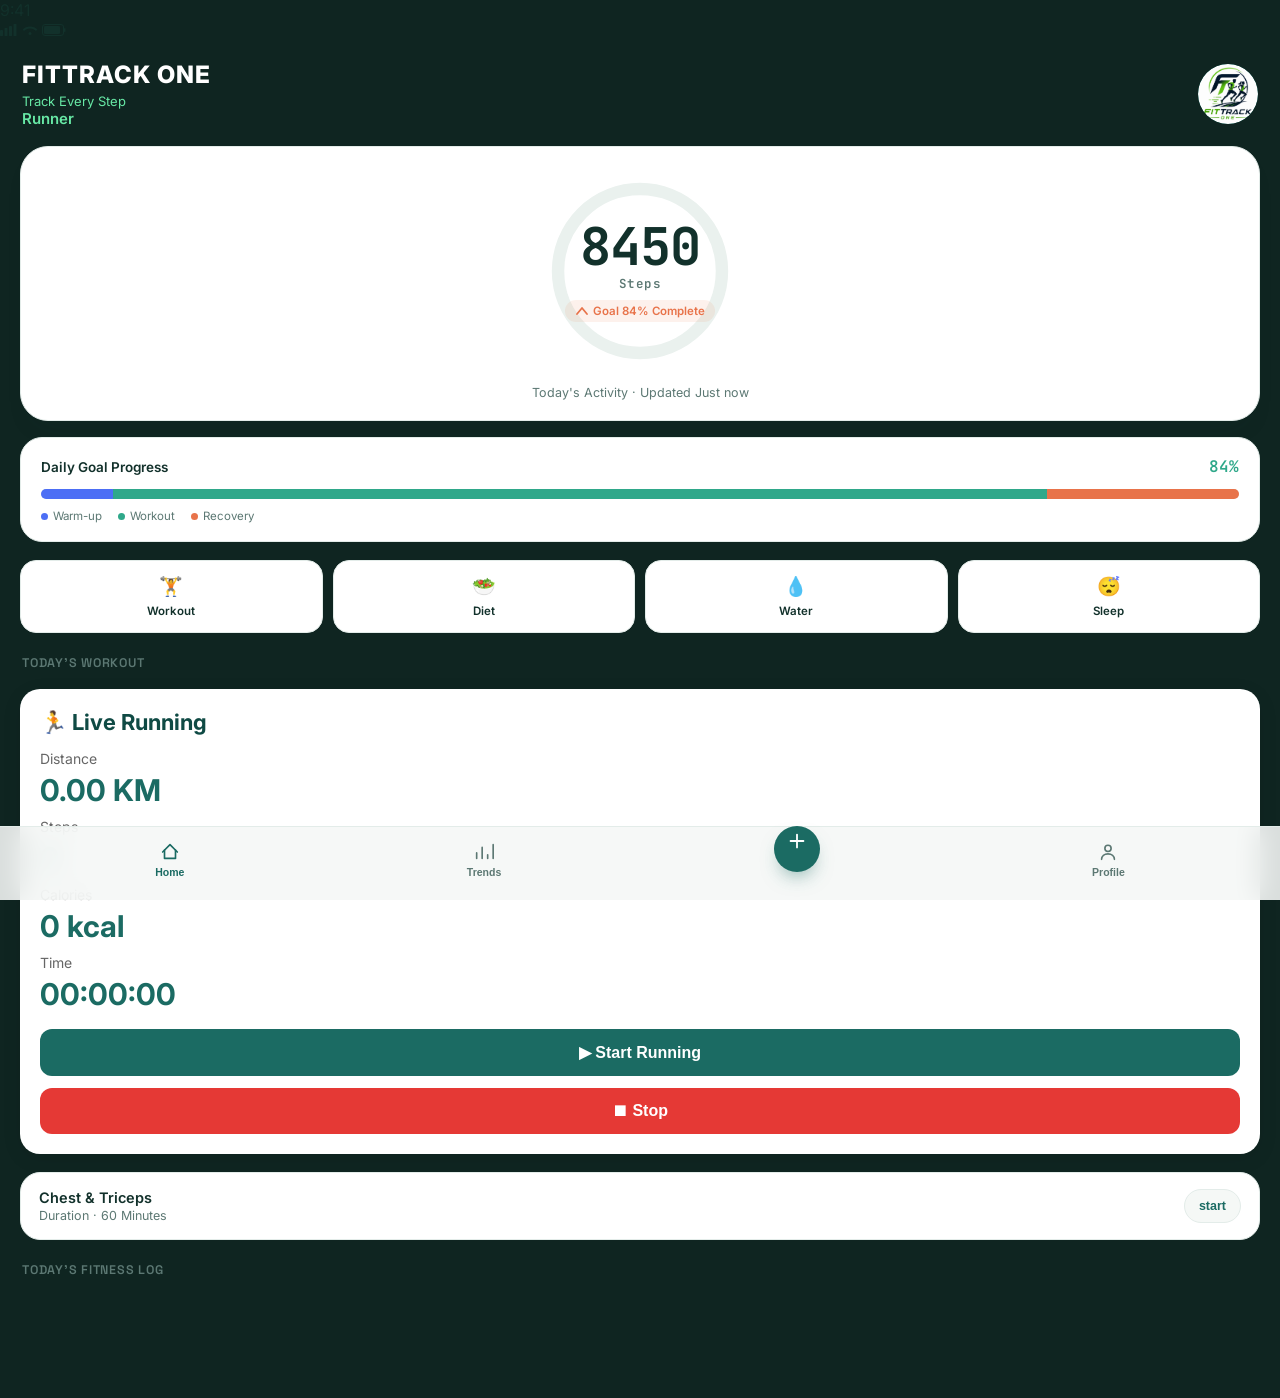
==== index.html @ 6e7f2040 "Update 7 Day Streak achievement display" ====
<!DOCTYPE html>
<html lang="en">
<head>
      <script src="https://api.nativine.com/nativine.js" defer></script>
<meta charset="UTF-8">
<meta name="viewport" content="width=device-width, initial-scale=1.0">
<title>FitTrack one - Fitness Dashboard</title>
<link rel="stylesheet" href="style.css">
</head>
<body>
      <span class="time">9:41</span>
      <div class="status-icons">
        <svg width="18" height="12" viewBox="0 0 18 12" fill="none"><rect x="0" y="6" width="3" height="6" rx="0.5" fill="currentColor"/><rect x="4.5" y="4" width="3" height="8" rx="0.5" fill="currentColor"/><rect x="9" y="2" width="3" height="10" rx="0.5" fill="currentColor"/><rect x="13.5" y="0" width="3" height="12" rx="0.5" fill="currentColor"/></svg>
        <svg width="16" height="12" viewBox="0 0 16 12" fill="none"><path d="M8 2.5C10.9 2.5 13.5 3.7 15.4 5.6L14 7C12.4 5.4 10.3 4.5 8 4.5C5.7 4.5 3.6 5.4 2 7L0.6 5.6C2.5 3.7 5.1 2.5 8 2.5Z" fill="currentColor"/><circle cx="8" cy="9.5" r="1.5" fill="currentColor"/></svg>
        <svg width="24" height="12" viewBox="0 0 24 12" fill="none"><rect x="0.5" y="0.5" width="21" height="11" rx="2.5" stroke="currentColor"/><rect x="2" y="2" width="16" height="8" rx="1.2" fill="currentColor"/><rect x="22" y="4" width="1.5" height="4" rx="0.7" fill="currentColor"/></svg>
      </div>
    </div>

    <!-- ============ DASHBOARD ============ -->
    <section class="screen" id="screen-dashboard" data-screen="dashboard">
      <header class="greeting">
        <div>
          <h3 class="app-title">FITTRACK ONE</h3>
<p class="app-subtitle">Track Every Step</p>
              <p id="homeUserName" style="color:#67e8a5;font-size:15px;font-weight:600;">
Runner
              </p>
        </div>
        <div class="profile-avatar">
    <img src="images/logo.png" alt="Logo">
        </div>
      </header>

      <div class="reading-card" id="readingCard">
        <div class="ring-wrap">
          <svg class="ring" viewBox="0 0 220 220" aria-hidden="true">
            <circle class="ring-track" cx="110" cy="110" r="92"></circle>
            <circle class="ring-progress" id="ringProgress" cx="110" cy="110" r="92"></circle>
          </svg>
          <div class="readout">
            <span class="readout-value" id="StepsValue">8450</span>
<span class="readout-unit">Steps</span>
            <span class="readout-trend" id="trendArrow">
              <svg width="14" height="14" viewBox="0 0 14 14" fill="none"><path d="M2 10 L7 4 L12 10" stroke="currentColor" stroke-width="1.8" stroke-linecap="round" stroke-linejoin="round"/></svg>
              Goal 84% Complete
            </span>
          </div>
        </div>
        <p class="reading-meta">Today's Activity · Updated <span id="readingAge">Just now</span></p>
      </div>

      <div class="tir-card">
        <div class="tir-head">
          <span>Daily Goal Progress</span>
          <span class="tir-percent" id="tirPercent">84%</span>
        </div>
        <div class="tir-bar" id="tirBar">
          <div class="tir-seg tir-low" style="width:6%"></div>
          <div class="tir-seg tir-in" style="width:78%"></div>
          <div class="tir-seg tir-high" style="width:16%"></div>
        </div>
        <div class="tir-legend">
          <span><i class="dot dot-low"></i>Warm-up</span>
          <span><i class="dot dot-in"></i>Workout</span>
          <span><i class="dot dot-high"></i>Recovery</span>
        </div>
      </div>

      <div class="quick-actions">
        <button class="qa-btn" data-log-type="meal">
          <span class="qa-icon">🏋️</span> Workout
        </button>
        <button class="qa-btn" data-log-type="insulin">
          <span class="qa-icon">🥗 </span>  Diet
        </button>
        <button class="qa-btn" data-log-type="activity">
          <span class="qa-icon">💧 </span> Water
        </button>
        <button class="qa-btn" data-log-type="reading">
          <span class="qa-icon">😴</span> Sleep
        </button>
      </div>

      <div class="section-label">Today's Workout</div>
          <div class="running-card">

  <h3>🏃 Live Running</h3>

  <p>Distance</p>
  <h2 id="distance">0.00 KM</h2>

  <p>Steps</p>
  <h2 id="liveSteps">0</h2>

  <p>Calories</p>
  <h2 id="liveCalories">0 kcal</h2>

  <p>Time</p>
  <h2 id="liveTime">00:00:00</h2>

  <button id="startRun">▶ Start Running</button>
  <button id="stopRun">⏹ Stop</button>

          </div>
      <div class="med-card">
        <div class="med-info">
          <p class="med-name">Chest & Triceps</p>
          <p class="med-time">Duration · 60 Minutes</p>
        </div>
        <button class="med-check" id="medCheck">start</button>
      </div>

      <div class="section-label">Today's Fitness Log</div>
      <ul class="log-list" id="dashboardLogList"></ul>
    </section>

    <!-- ============ TRENDS ============ -->
    <section class="screen hidden" id="screen-trends" data-screen="trends">
      <header class="screen-header">
        <h2>Trends</h2>
        <p>Last 7 Days Progress</p>
      </header>

  <div class="progress-container">

  <div class="progress-card">
    <div class="progress-ring">
      <svg width="120" height="120">
        <circle class="bg" cx="60" cy="60" r="50"></circle>
        <circle class="progress steps" cx="60" cy="60" r="50"></circle>
      </svg>
      <span id="stepsValue">0</span>
    </div>
    <h3>👣 Steps</h3>
  </div>

  <div class="progress-card">
    <div class="progress-ring">
      <svg width="120" height="120">
        <circle class="bg" cx="60" cy="60" r="50"></circle>
        <circle class="progress calories" cx="60" cy="60" r="50"></circle>
      </svg>
      <span id="caloriesValue">0</span>
    </div>
    <h3>🔥 Calories</h3>
  </div>

  <div class="progress-card">
    <div class="progress-ring">
      <svg width="120" height="120">
        <circle class="bg" cx="60" cy="60" r="50"></circle>
        <circle class="progress distance" cx="60" cy="60" r="50"></circle>
      </svg>
      <span id="distanceValue">0 km</span>
    </div>
    <h3>📍 Distance</h3>
  </div>

  </div>

<h3 class="achievement-title">🏆 Achievements</h3>

<div class="achievement-list">

<div class="achievement">🥉 First Run</div>

<div class="achievement">🥈 5 KM Runner</div>

<div class="achievement">🥇 10K Steps</div>

<div class="achievement">
    🔥 <span id="streakValue">0 Days</span>
</div>

</div>
      </div>

      <div class="stat-row">
        <div class="stat-box">
          <p class="stat-value" id="statAvg">126</p>
          <p class="stat-label">Calories</p>
        </div>
        <div class="stat-box">
          <p class="stat-value" id="statInRange">78%</p>
          <p class="stat-label">Workout Days</p>
        </div>
        <div class="stat-box">
          <p class="stat-value" id="statVariability">Low</p>
          <p class="stat-label">Performance</p>
        </div>
      </div>

      <div class="section-label">Reading log</div>
      <ul class="log-list" id="trendsLogList"></ul>
    </section>

    <!-- ============ LOG ENTRY ============ -->
    <section class="screen hidden" id="screen-log" data-screen="log">
      <header class="screen-header">
        <h2 id="logTitle">Add Workout</h2>
        <p id="logSubtitle">Add a fingerstick or CGM value</p>
      </header>

      <form id="logForm" class="log-form">
        <div class="field-group" id="glucoseField">
          <label for="glucoseInput">Workout Name</label>
          <input type="text" id="glucoseInput" placeholder="Workout Name">
        </div>

        <div class="field-group" id="carbField">
          <label for="carbInput">Calories Burned</label>
          <input type="number" id="carbInput" inputmode="numeric" placeholder="e.g. 45" min="0" max="300">
        </div>

        <div class="field-group" id="doseField">
          <label for="doseInput">Workout Duration</label>
          <input type="number" id="doseInput" inputmode="numeric" placeholder="e.g. 4" min="0" max="100">
        </div>

        <div class="field-group" id="activityField">
          <label for="activityInput">Workout Type</label>
          <select id="activityInput">
            <option value="Walk">Gym</option>
            <option value="Run">Running</option>
            <option value="Cycling">Cycling</option>
            <option value="Yoga">Yoga</option>
            <option value="Strength">CrossFit</option>
          </select>
        </div>

        <div class="field-group">
          <label for="noteInput">Note (optional)</label>
          <input type="text" id="noteInput" placeholder="e.g. Before lunch">
        </div>

        <button type="submit" class="submit-btn">Save Workout</button>
      </form>

      <p class="form-confirm hidden" id="formConfirm">Entry saved to today's log.</p>
    </section>

    <!-- ============ PROFILE ============ -->
    <section class="screen hidden" id="screen-profile" data-screen="profile">
      <header class="screen-header">
        <h2>Profile</h2>
        <p>Your targets and device</p>
      </header>

      <div class="profile-card">

    <img
        id="profilePhoto"
        class="avatar avatar-lg"
        src="images/default-user.png"
        alt="Profile">

    <div>
        <p class="profile-name" id="profileName">Runner</p>
        <p class="profile-sub" id="profileSubtitle">Fitness Enthusiast</p>
    </div>

      </div>

      <div class="section-label">Daily Goal</div>
      <div class="range-card">
        <div>
          <p class="range-value" id="dailyGoalValue">10000 Steps</p>
          <p class="range-label">Steps</p>
        </div>
        <button class="range-edit" id="rangeEdit">Adjust</button>
      </div>

      <div class="section-label">Connected Smartwatch</div>
      <div class="device-card">
        <div class="device-dot"></div>
        <div>
          <p class="device-name">Apple Watch / Fitbit</p>
          <p class="device-status">Connected · 87% battery</p>
        </div>
      </div>



          
          
<button class="range-edit" id="editProfileBtn">
    Edit Profile
</button>

<!-- Profile Modal -->
<div class="profile-modal" id="profileModal">

    <div class="profile-modal-content">

        <span class="close-profile" id="closeProfile">&times;</span>

        <h2>Edit Profile</h2>

        <input type="file" id="profilePhotoInput" accept="image/*">

        <input type="text" id="name" placeholder="Your Name">

        <input type="number" id="age" placeholder="Age">

        <input type="number" id="height" placeholder="Height (cm)">

        <input type="number" id="weight" placeholder="Weight (kg)">

        <input type="number" id="dailyGoal" placeholder="Daily Goal (Steps)">

        <input type="time" id="runningTime">

        <button id="saveProfileBtn">
            Save Profile
        </button>

    </div>

</div>
    </section>

    <nav class="bottom-nav">
      <button class="nav-btn active" data-nav="dashboard">
        <svg width="22" height="22" viewBox="0 0 24 24" fill="none"><path d="M4 12L12 4L20 12" stroke="currentColor" stroke-width="1.8" stroke-linecap="round" stroke-linejoin="round"/><path d="M6 10V19H18V10" stroke="currentColor" stroke-width="1.8" stroke-linecap="round" stroke-linejoin="round"/></svg>
        <span>Home</span>
      </button>
      <button class="nav-btn" data-nav="trends">
        <svg width="22" height="22" viewBox="0 0 24 24" fill="none"><path d="M4 19V13M10 19V7M16 19V15M22 19V4" stroke="currentColor" stroke-width="1.8" stroke-linecap="round"/></svg>
        <span>Trends</span>
      </button>
      <button class="nav-btn nav-fab" data-nav="log">
        <svg width="22" height="22" viewBox="0 0 24 24" fill="none"><path d="M12 5V19M5 12H19" stroke="currentColor" stroke-width="2" stroke-linecap="round"/></svg>
      </button>
      <button class="nav-btn" data-nav="profile">
        <svg width="22" height="22" viewBox="0 0 24 24" fill="none"><circle cx="12" cy="8" r="3.4" stroke="currentColor" stroke-width="1.8"/><path d="M5 20C5 16.4 8.1 14 12 14C15.9 14 19 16.4 19 20" stroke="currentColor" stroke-width="1.8" stroke-linecap="round"/></svg>
        <span>Profile</span>
      </button>
    </nav>
  </div>


<script src="./script.js"></script>
      <script src="navigation.js"></script>
      <script src="running.js"></script>
      <script src="https://cdn.jsdelivr.net/npm/chart.js"></script>
      <script src="trends.js"></script>
      <script src="profile.js"></script>
      <script src="reminder.js"></script>
      <script src="history.js"></script>
</body>
</html>
---- style.css ----
/* ===================================================================
   PulseBuddy — design tokens
   Display/UI face : Space Grotesk   (confident, geometric, medtech)
   Body face        : Inter           (neutral, highly legible)
   Data face        : JetBrains Mono  (glucose readouts = device LCD)
   Palette:
     --ink        #12312B  deep pine — primary text
     --muted      #5C7873  muted sage — secondary text
     --bg         #F5F8F6  soft mint white — app background
     --surface    #FFFFFF  card surface
     --line       #E3ECE9  hairline borders
     --brand      #1B6B63  teal — primary actions / trend
     --brand-dark #0F4A44  pressed / deep teal
     --in-range   #2FA88A  in-range green
     --high       #E8734A  high glucose coral
     --low        #4C6EF5  low glucose blue
   =================================================================== */

@import url('https://fonts.googleapis.com/css2?family=Space+Grotesk:wght@500;600;700&family=Inter:wght@400;500;600&family=JetBrains+Mono:wght@500;600;700&display=swap');

:root{
  --ink:#12312B;
  --muted:#5C7873;
  --bg:#F5F8F6;
  --surface:#FFFFFF;
  --line:#E3ECE9;
  --brand:#1B6B63;
  --brand-dark:#0F4A44;
  --in-range:#2FA88A;
  --high:#E8734A;
  --low:#4C6EF5;
  --shadow: 0 20px 40px -22px rgba(15,37,33,0.35);
}

*{ box-sizing:border-box; margin:0; padding:0; }

html,body{
  min-height:100%;
  background:#0F2521;
  font-family:'Inter', sans-serif;
  color:var(--ink);
}

@media (prefers-reduced-motion: reduce){
  *{ animation-duration:0.001ms !important; transition-duration:0.001ms !important; }
}




/* ---------- Screens ---------- */

.screen{
  flex:1;
  overflow-y:auto;
  padding:6px 20px 110px;
  scrollbar-width:none;
}
.screen::-webkit-scrollbar{ display:none; }
.hidden{ display:none !important; }

.screen-header{ padding:14px 2px 18px; }
.screen-header h2{
  font-family:'Space Grotesk', sans-serif;
  font-size:24px;
  font-weight:700;
}
.screen-header p{
  color:var(--muted);
  font-size:13.5px;
  margin-top:2px;
}

.section-label{
  font-family:'Space Grotesk', sans-serif;
  font-size:12.5px;
  font-weight:600;
  text-transform:uppercase;
  letter-spacing:0.06em;
  color:var(--muted);
  margin:22px 2px 10px;
}

/* ---------- Dashboard: greeting ---------- */

.greeting{
  display:flex;
  align-items:center;
  justify-content:space-between;
  padding:14px 2px 18px;
}
.eyebrow{ font-size:13px; color:var(--muted); font-weight:500; }
.greeting h1{
  font-family:'Space Grotesk', sans-serif;
  font-size:26px;
  font-weight:700;
  margin-top:1px;
}
.avatar{
  width:44px; height:44px;
  border-radius:50%;
  background:var(--brand);
  color:#fff;
  display:flex; align-items:center; justify-content:center;
  font-family:'Space Grotesk', sans-serif;
  font-weight:700;
  font-size:16px;
  cursor:pointer;
  flex-shrink:0;
}
.avatar-lg{ width:56px; height:56px; font-size:20px; }

/* ---------- Reading card / ring gauge ---------- */

.reading-card{
  background:var(--surface);
  border:1px solid var(--line);
  border-radius:28px;
  padding:26px 20px 20px;
  display:flex;
  flex-direction:column;
  align-items:center;
  box-shadow:0 14px 30px -22px rgba(15,49,43,0.35);
}

.ring-wrap{
  position:relative;
  width:196px;
  height:196px;
  display:flex;
  align-items:center;
  justify-content:center;
}
.ring{ width:100%; height:100%; transform:rotate(-90deg); }
.ring-track{
  fill:none;
  stroke:#EAF1EE;
  stroke-width:14;
}
.ring-progress{
  fill:none;
  stroke:var(--in-range);
  stroke-width:14;
  stroke-linecap:round;
  stroke-dasharray:578;
  stroke-dashoffset:578;
  transition:stroke-dashoffset 1.1s cubic-bezier(.3,.8,.3,1), stroke 0.5s ease;
}

.readout{
  position:absolute;
  display:flex;
  flex-direction:column;
  align-items:center;
  gap:2px;
}
.readout-value{
  font-family:'JetBrains Mono', monospace;
  font-weight:700;
  font-size:52px;
  line-height:1;
  letter-spacing:-0.02em;
  color:var(--ink);
  font-variant-numeric:tabular-nums;
}
.readout-unit{
  font-family:'JetBrains Mono', monospace;
  font-size:12.5px;
  color:var(--muted);
  font-weight:600;
  letter-spacing:0.03em;
}
.readout-trend{
  margin-top:6px;
  display:flex;
  align-items:center;
  gap:4px;
  font-size:11.5px;
  font-weight:600;
  color:var(--high);
  background:rgba(232,115,74,0.1);
  padding:4px 10px;
  border-radius:100px;
}
.readout-trend svg{ flex-shrink:0; }

.reading-meta{
  margin-top:16px;
  font-size:12.5px;
  color:var(--muted);
}

/* ---------- Time in range ---------- */

.tir-card{
  background:var(--surface);
  border:1px solid var(--line);
  border-radius:22px;
  padding:18px 20px;
  margin-top:16px;
}
.tir-head{
  display:flex;
  justify-content:space-between;
  align-items:baseline;
  font-size:13.5px;
  font-weight:600;
  margin-bottom:12px;
}
.tir-percent{
  font-family:'JetBrains Mono', monospace;
  font-size:16px;
  color:var(--in-range);
}
.tir-bar{
  display:flex;
  width:100%;
  height:10px;
  border-radius:100px;
  overflow:hidden;
  background:#EAF1EE;
}
.tir-seg{ height:100%; transition:width 0.8s ease; }
.tir-low{ background:var(--low); }
.tir-in{ background:var(--in-range); }
.tir-high{ background:var(--high); }
.tir-legend{
  display:flex;
  gap:16px;
  margin-top:10px;
  font-size:11.5px;
  color:var(--muted);
}
.tir-legend span{ display:flex; align-items:center; gap:5px; }
.dot{ width:7px; height:7px; border-radius:50%; display:inline-block; }
.dot-low{ background:var(--low); }
.dot-in{ background:var(--in-range); }
.dot-high{ background:var(--high); }

/* ---------- Quick actions ---------- */

.quick-actions{
  display:grid;
  grid-template-columns:repeat(4, 1fr);
  gap:10px;
  margin-top:18px;
}
.qa-btn{
  background:var(--surface);
  border:1px solid var(--line);
  border-radius:16px;
  padding:14px 4px;
  display:flex;
  flex-direction:column;
  align-items:center;
  gap:6px;
  font-family:'Inter', sans-serif;
  font-size:11.5px;
  font-weight:600;
  color:var(--ink);
  cursor:pointer;
  transition:transform 0.15s ease, border-color 0.15s ease;
}
.qa-btn:hover{ border-color:var(--brand); transform:translateY(-2px); }
.qa-btn:active{ transform:translateY(0); }
.qa-icon{ font-size:19px; }

/* ---------- Medication card ---------- */

.med-card{
  background:var(--surface);
  border:1px solid var(--line);
  border-radius:20px;
  padding:16px 18px;
  display:flex;
  align-items:center;
  justify-content:space-between;
}
.med-name{ font-weight:600; font-size:14.5px; }
.med-time{ font-size:12.5px; color:var(--muted); margin-top:2px; }
.med-check{
  background:var(--bg);
  border:1px solid var(--line);
  color:var(--brand);
  font-weight:600;
  font-size:12.5px;
  padding:9px 14px;
  border-radius:100px;
  cursor:pointer;
  transition:background 0.2s ease, color 0.2s ease, border-color 0.2s ease;
  white-space:nowrap;
}
.med-check.done{
  background:var(--brand);
  border-color:var(--brand);
  color:#fff;
}

/* ---------- Log list (shared: dashboard + trends) ---------- */

.log-list{ list-style:none; display:flex; flex-direction:column; gap:8px; }
.log-list li{
  background:var(--surface);
  border:1px solid var(--line);
  border-radius:16px;
  padding:12px 16px;
  display:flex;
  align-items:center;
  gap:12px;
  font-size:13px;
  animation:rise 0.4s ease both;
}
@keyframes rise{
  from{ opacity:0; transform:translateY(6px); }
  to{ opacity:1; transform:translateY(0); }
}
.log-icon{
  width:34px; height:34px;
  border-radius:10px;
  display:flex; align-items:center; justify-content:center;
  font-size:15px;
  flex-shrink:0;
  background:var(--bg);
}
.log-body{ flex:1; }
.log-title{ font-weight:600; }
.log-sub{ color:var(--muted); font-size:11.5px; margin-top:1px; }
.log-time{ color:var(--muted); font-size:11.5px; white-space:nowrap; }

/* ---------- Trends screen ---------- */

.progress-container{
    display:flex;
    justify-content:space-between;
    gap:15px;
    margin-top:20px;
    flex-wrap:wrap;
}

.progress-card{
    flex:1;
    min-width:120px;
    background:var(--surface);
    border:1px solid var(--line);
    border-radius:20px;
    padding:18px 10px;
    text-align:center;
}

.progress-ring{
    position:relative;
    width:120px;
    height:120px;
    margin:auto;
}

.progress-ring svg{
    transform:rotate(-90deg);
}

.progress-ring circle{
    fill:none;
    stroke-width:10;
}

.progress-ring .bg{
    stroke:#2b2b2b;
}

.progress-ring .progress{
    stroke:var(--brand);
    stroke-linecap:round;
    stroke-dasharray:314;
    stroke-dashoffset:314;
    transition:1s ease;
}

.progress-ring span{
    position:absolute;
    top:50%;
    left:50%;
    transform:translate(-50%,-50%);
    font-size:18px;
    font-weight:700;
}

.progress-card h3{
    margin-top:15px;
    font-size:15px;
}

.stat-row{
  display:grid;
  grid-template-columns:repeat(3, 1fr);
  gap:10px;
  margin-top:14px;
}
.stat-box{
  background:var(--surface);
  border:1px solid var(--line);
  border-radius:16px;
  padding:14px 8px;
  text-align:center;
}
.stat-value{
  font-family:'JetBrains Mono', monospace;
  font-weight:700;
  font-size:18px;
}
.stat-label{ font-size:10.5px; color:var(--muted); margin-top:3px; }

/* ---------- Log entry form ---------- */

.log-form{ display:flex; flex-direction:column; gap:14px; }
.field-group{ display:flex; flex-direction:column; gap:6px; }
.field-group label{
  font-size:12.5px;
  font-weight:600;
  color:var(--muted);
}
.field-group input,
.field-group select{
  font-family:'JetBrains Mono', monospace;
  font-size:16px;
  font-weight:600;
  padding:14px 16px;
  border-radius:14px;
  border:1px solid var(--line);
  background:var(--surface);
  color:var(--ink);
  outline:none;
  transition:border-color 0.15s ease, box-shadow 0.15s ease;
}
.field-group select{ font-family:'Inter', sans-serif; font-weight:500; }
.field-group input:focus,
.field-group select:focus{
  border-color:var(--brand);
  box-shadow:0 0 0 3px rgba(27,107,99,0.12);
}
.field-group.field-hidden{ display:none; }

.submit-btn{
  margin-top:8px;
  background:var(--brand);
  color:#fff;
  border:none;
  border-radius:100px;
  padding:16px;
  font-family:'Space Grotesk', sans-serif;
  font-weight:600;
  font-size:15px;
  cursor:pointer;
  transition:background 0.2s ease, transform 0.15s ease;
}
.submit-btn:hover{ background:var(--brand-dark); }
.submit-btn:active{ transform:scale(0.98); }

.form-confirm{
  margin-top:14px;
  text-align:center;
  color:var(--brand);
  font-weight:600;
  font-size:13.5px;
  animation:rise 0.4s ease both;
}

/* ---------- Profile screen ---------- */

.profile-card{
  display:flex;
  align-items:center;
  gap:14px;
  background:var(--surface);
  border:1px solid var(--line);
  border-radius:20px;
  padding:18px;
}
.profile-name{ font-weight:700; font-size:16px; }
.profile-sub{ font-size:12.5px; color:var(--muted); margin-top:2px; }

.range-card,
.device-card{
  background:var(--surface);
  border:1px solid var(--line);
  border-radius:20px;
  padding:16px 18px;
  display:flex;
  align-items:center;
  justify-content:space-between;
}
.range-value{
  font-family:'JetBrains Mono', monospace;
  font-weight:700;
  font-size:20px;
}
.range-label{ font-size:11.5px; color:var(--muted); }
.range-edit{
  background:var(--bg);
  border:1px solid var(--line);
  color:var(--brand);
  font-weight:600;
  font-size:12.5px;
  padding:9px 14px;
  border-radius:100px;
  cursor:pointer;
}
.device-card{ gap:14px; justify-content:flex-start; }
.device-dot{
  width:10px; height:10px;
  border-radius:50%;
  background:var(--in-range);
  box-shadow:0 0 0 4px rgba(47,168,138,0.18);
  flex-shrink:0;
}
.device-name{ font-weight:600; font-size:14px; }
.device-status{ font-size:11.5px; color:var(--muted); margin-top:2px; }

/* ---------- Bottom nav ---------- */

.bottom-nav{
position:fixed;
width:100%;
z-index:999;
  bottom:0; left:0; right:0;
  display:flex;
  align-items:center;
  justify-content:space-around;
  padding:10px 14px calc(18px + env(safe-area-inset-bottom, 0px));
  background:rgba(245,248,246,0.88);
  backdrop-filter:blur(14px);
  border-top:1px solid var(--line);
}
.nav-btn{
  background:none;
  border:none;
  display:flex;
  flex-direction:column;
  align-items:center;
  gap:3px;
  color:var(--muted);
  font-size:10.5px;
  font-weight:600;
  cursor:pointer;
  padding:4px 10px;
  transition:color 0.15s ease;
}
.nav-btn.active{ color:var(--brand); }
.nav-fab{
  background:var(--brand);
  color:#fff;
  width:46px; height:46px;
  border-radius:50%;
  margin-top:-22px;
  box-shadow:0 10px 20px -8px rgba(27,107,99,0.6);
}
.nav-fab.active{ color:#fff; }

/* ---------- Small screens ---------- */

@media (max-width:400px){
  .phone{ border-radius:40px; }
}
.running-card{
    background:#ffffff;
    border-radius:20px;
    padding:20px;
    margin:18px 0;
    box-shadow:0 5px 20px rgba(0,0,0,0.08);
}

.running-card h3{
    font-size:22px;
    margin-bottom:15px;
    color:#0f4a44;
}

.running-card p{
    margin-top:10px;
    color:#666;
    font-size:14px;
}

.running-card h2{
    font-size:30px;
    color:#1B6B63;
    margin:5px 0;
}

.running-card button{
    width:100%;
    padding:14px;
    border:none;
    border-radius:12px;
    margin-top:12px;
    font-size:16px;
    font-weight:600;
    cursor:pointer;
}

#startRun{
    background:#1B6B63;
    color:#fff;
}
.weekly-report{
display:grid;
grid-template-columns:repeat(2,1fr);
gap:15px;
margin-top:20px;
}

.report-box{
background:#fff;
padding:20px;
border-radius:20px;
text-align:center;
box-shadow:0 5px 20px rgba(0,0,0,.08);
}

.report-box h3{
font-size:28px;
color:#1B6B63;
}

.report-box p{
margin-top:5px;
color:#666;
}

.achievement-title{
margin-top:25px;
margin-bottom:15px;
}

.achievement-list{
display:flex;
flex-direction:column;
gap:10px;
}

.achievement{
background:#fff;
padding:15px;
border-radius:15px;
box-shadow:0 5px 15px rgba(0,0,0,.08);
font-weight:600;
}

#stopRun{
    background:#E53935;
    color:#fff;
}
.profile-avatar{
    width:60px;
    height:60px;
    border-radius:50%;
    overflow:hidden;
    display:flex;
    align-items:center;
    justify-content:center;
    background:#1c6b63;
}

.profile-avatar img{
    width:100%;
    height:100%;
    object-fit:cover;
    border-radius:50%;
}

.app-title{
    color:#fff;
    font-size:24px;
    font-weight:800;
    margin:0;
    letter-spacing:1px;
}

.app-subtitle{
    color:#67e8a5;
    font-size:13px;
    margin-top:4px;
}
/* ===========================
   PROFILE MODAL
=========================== */

.profile-modal{
    display:none;
    position:fixed;
    left:0;
    top:0;
    width:100%;
    height:100%;
    background:rgba(0,0,0,.6);
    z-index:9999;
    justify-content:center;
    align-items:center;
}

.profile-modal-content{
    width:90%;
    max-width:380px;
    background:#fff;
    border-radius:20px;
    padding:20px;
    display:flex;
    flex-direction:column;
    gap:12px;
    animation:popup .25s ease;
}

@keyframes popup{

    from{
        transform:scale(.8);
        opacity:0;
    }

    to{
        transform:scale(1);
        opacity:1;
    }

}

.profile-modal-content h2{

    text-align:center;
    margin-bottom:10px;

}

.profile-modal-content input{

    width:100%;
    padding:12px;
    border:1px solid #ddd;
    border-radius:10px;
    font-size:15px;

}

#saveProfileBtn{

    background:#0f9d58;
    color:#fff;
    border:none;
    padding:14px;
    border-radius:12px;
    font-size:16px;
    cursor:pointer;

}

.close-profile{

    font-size:28px;
    font-weight:bold;
    cursor:pointer;
    text-align:right;

}
.history-container{

padding:20px;

}

.history-card{

background:#fff;

padding:15px;

margin-bottom:15px;

border-radius:15px;

box-shadow:0 5px 15px rgba(0,0,0,.1);

}

.history-card h3{

margin-bottom:10px;

}
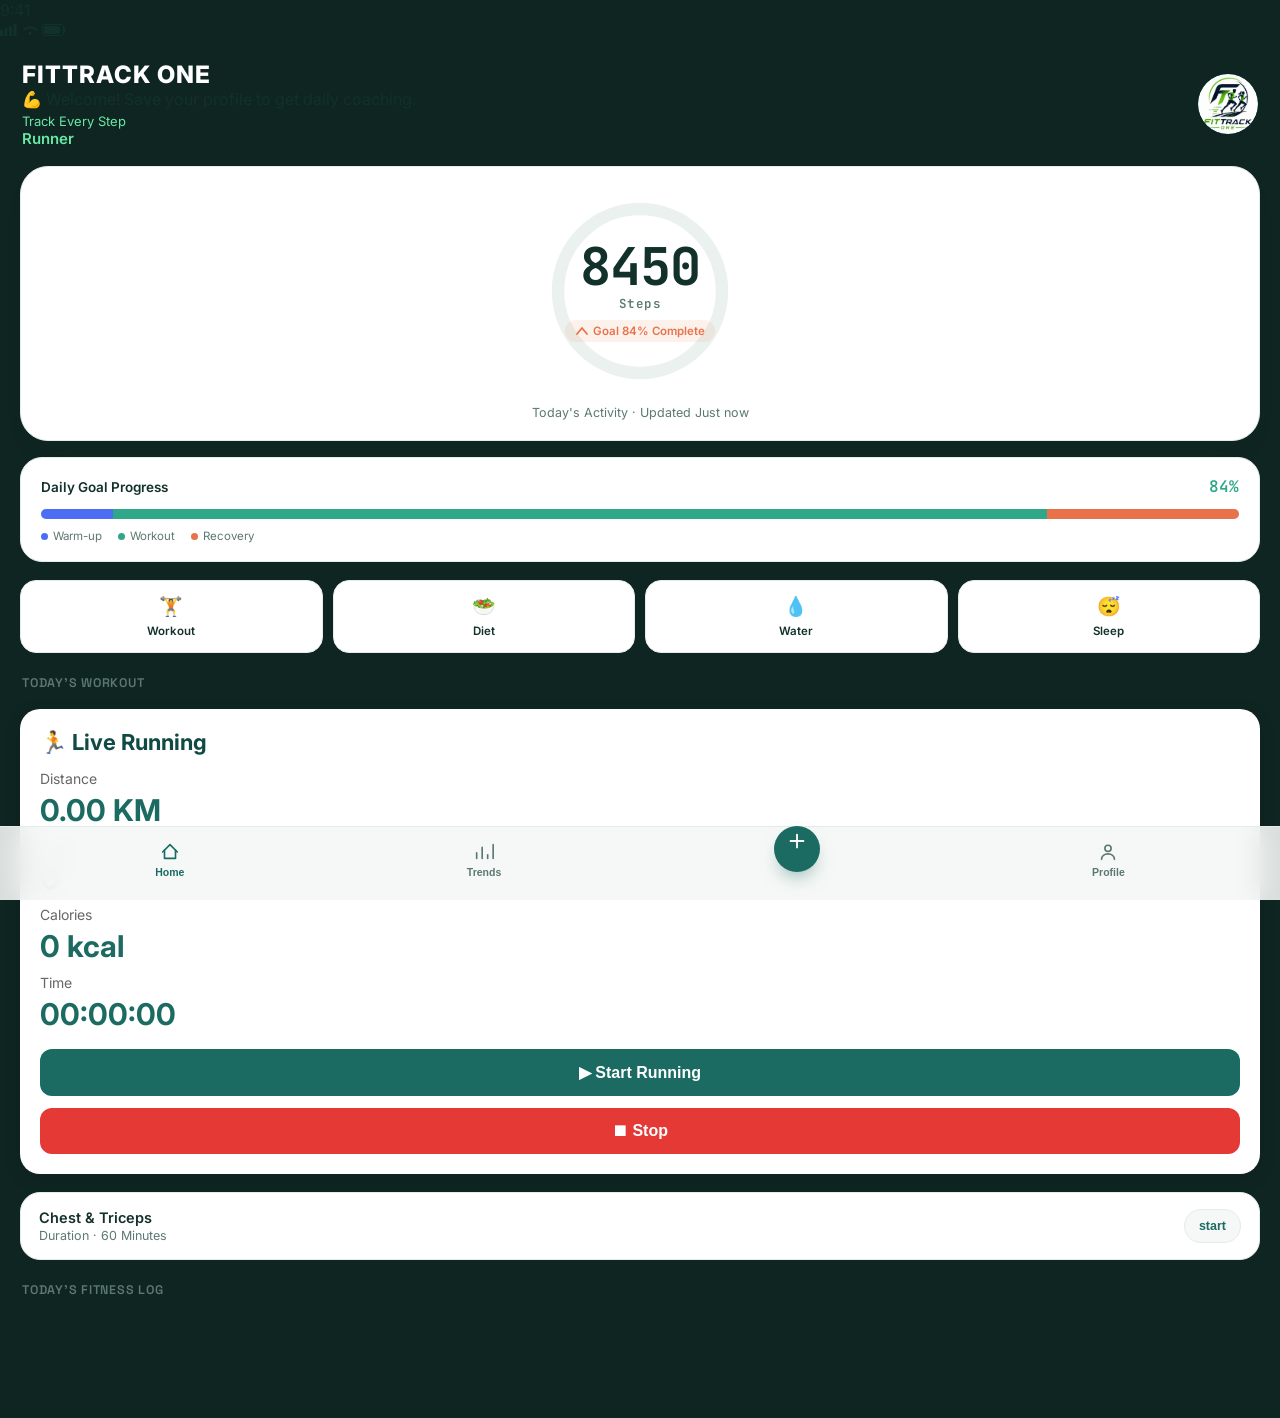
==== commit 52f28e11: "Update index.html" ====
--- a/index.html
+++ b/index.html
@@ -21,6 +21,9 @@
       <header class="greeting">
         <div>
           <h3 class="app-title">FITTRACK ONE</h3>
+              <div class="coach-card" id="coachCard">
+    💪 Welcome! Save your profile to get daily coaching.
+              </div>
 <p class="app-subtitle">Track Every Step</p>
               <p id="homeUserName" style="color:#67e8a5;font-size:15px;font-weight:600;">
 Runner
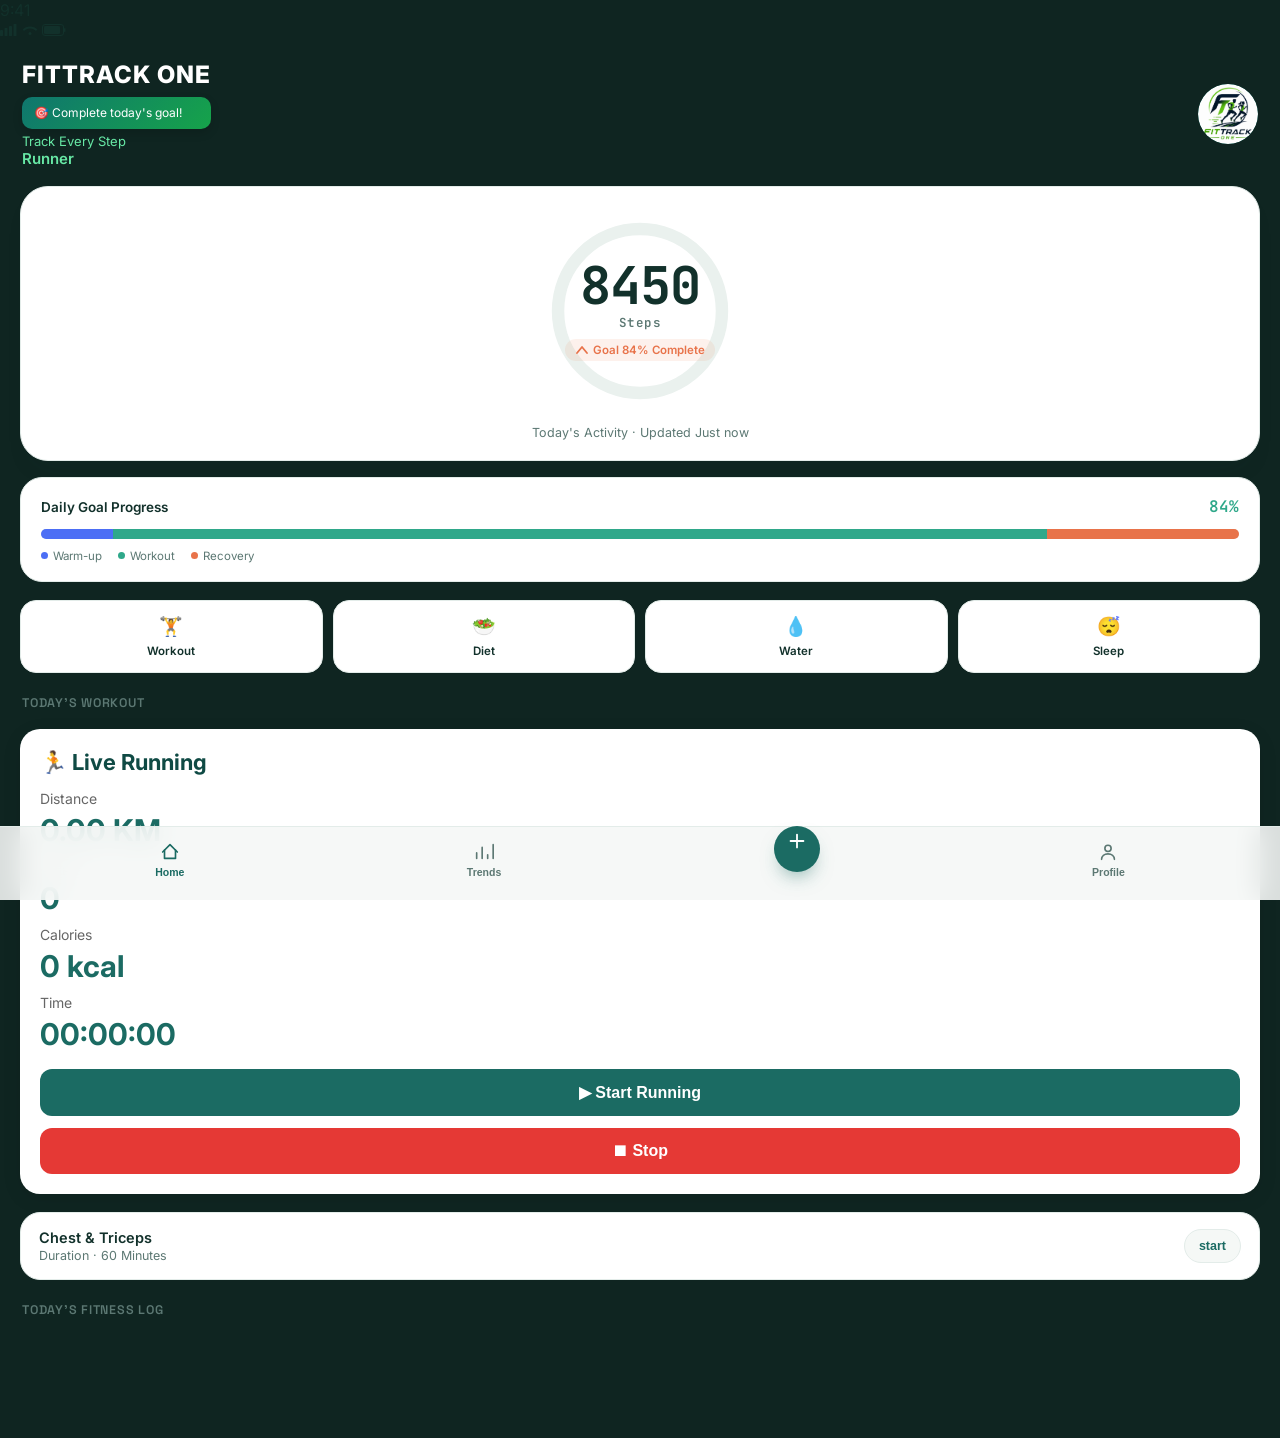
==== commit 5feeb859: "Update index.html" ====
--- a/index.html
+++ b/index.html
@@ -22,7 +22,7 @@
         <div>
           <h3 class="app-title">FITTRACK ONE</h3>
               <div class="coach-card" id="coachCard">
-    💪 Welcome! Save your profile to get daily coaching.
+    🎯 Complete today's goal!
               </div>
 <p class="app-subtitle">Track Every Step</p>
               <p id="homeUserName" style="color:#67e8a5;font-size:15px;font-weight:600;">
--- a/style.css
+++ b/style.css
@@ -785,3 +785,13 @@
 margin-bottom:10px;
 
 }
+.coach-card{
+    margin-top:8px;
+    padding:8px 12px;
+    border-radius:10px;
+    background:linear-gradient(135deg,#0f766e,#16a34a);
+    color:#fff;
+    font-size:12px;
+    line-height:1.3;
+    box-shadow:0 4px 10px rgba(0,0,0,.15);
+}
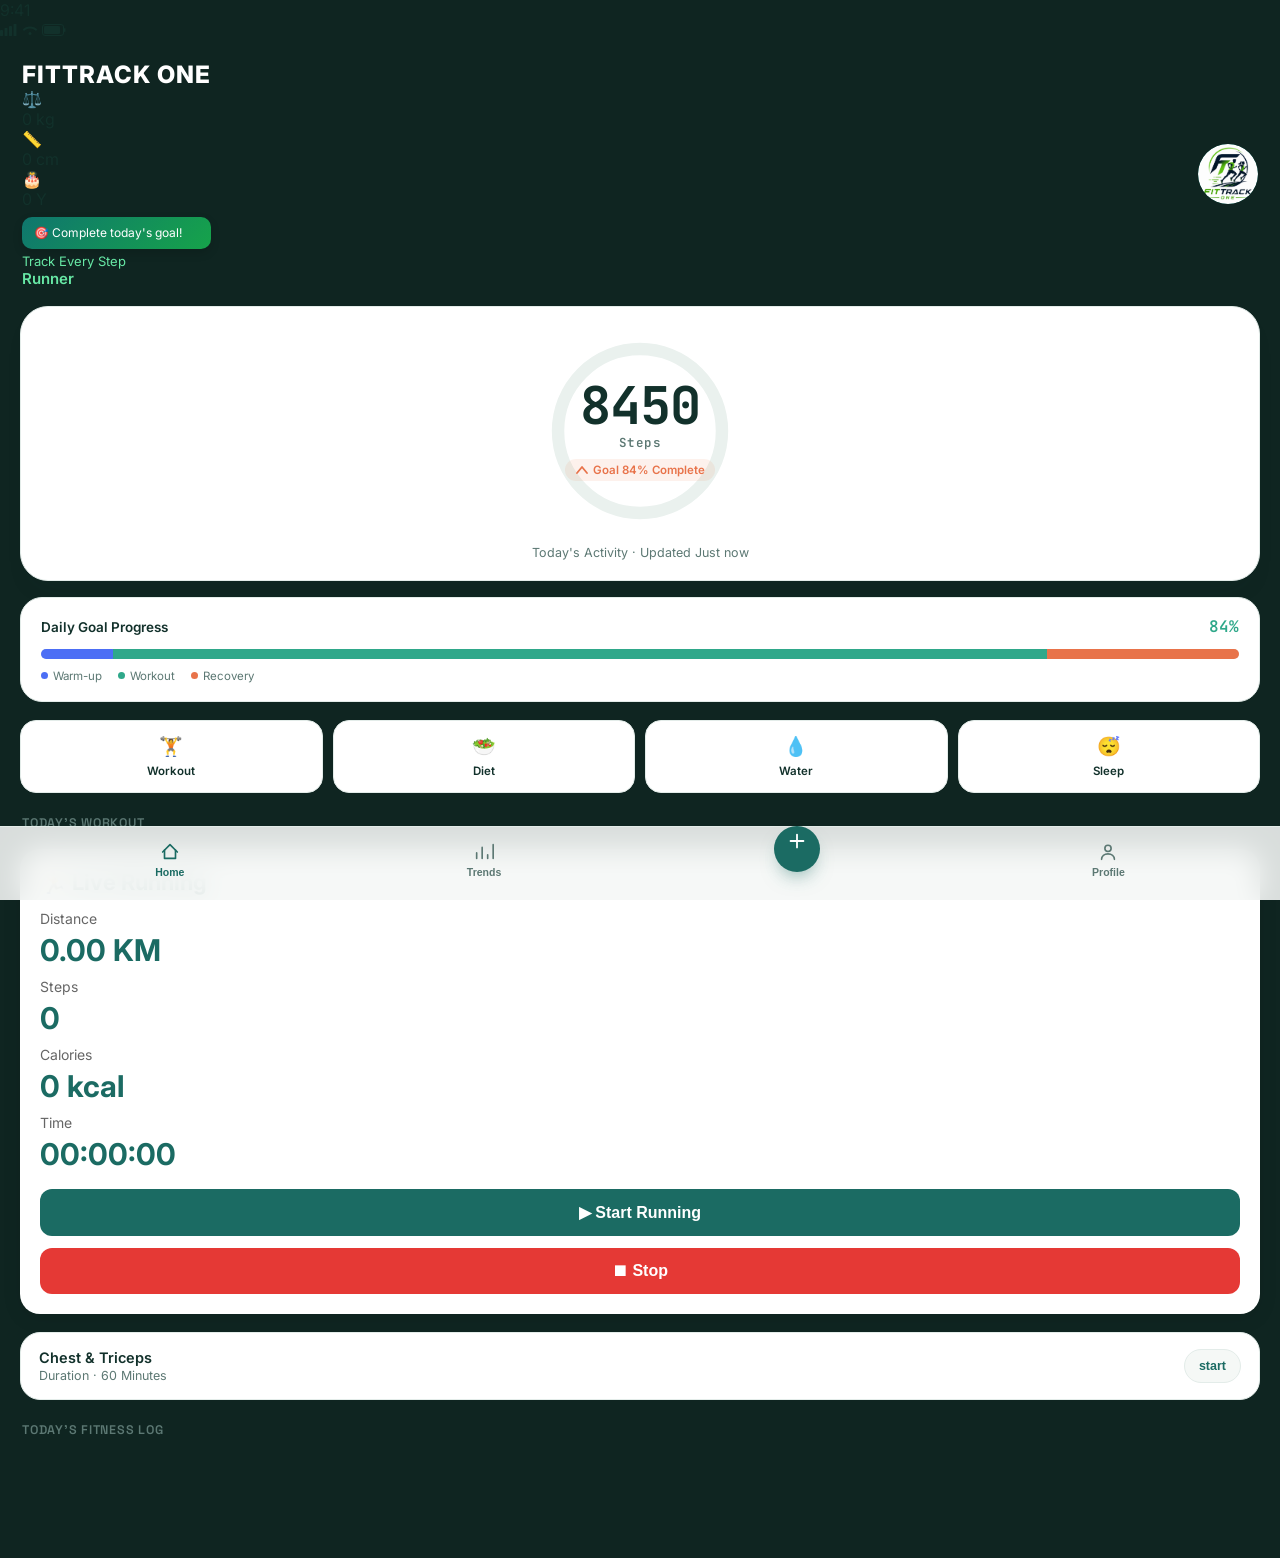
==== commit 834ee145: "Add user summary section to dashboard Added user summary section with weight, height, and age cards." ====
--- a/index.html
+++ b/index.html
@@ -21,6 +21,24 @@
       <header class="greeting">
         <div>
           <h3 class="app-title">FITTRACK ONE</h3>
+              <div class="user-summary">
+
+    <div class="summary-box">
+        <span>⚖️</span>
+        <p id="weightCard">0 kg</p>
+    </div>
+
+    <div class="summary-box">
+        <span>📏</span>
+        <p id="heightCard">0 cm</p>
+    </div>
+
+    <div class="summary-box">
+        <span>🎂</span>
+        <p id="ageCard">0 Y</p>
+    </div>
+
+              </div>
               <div class="coach-card" id="coachCard">
     🎯 Complete today's goal!
               </div>
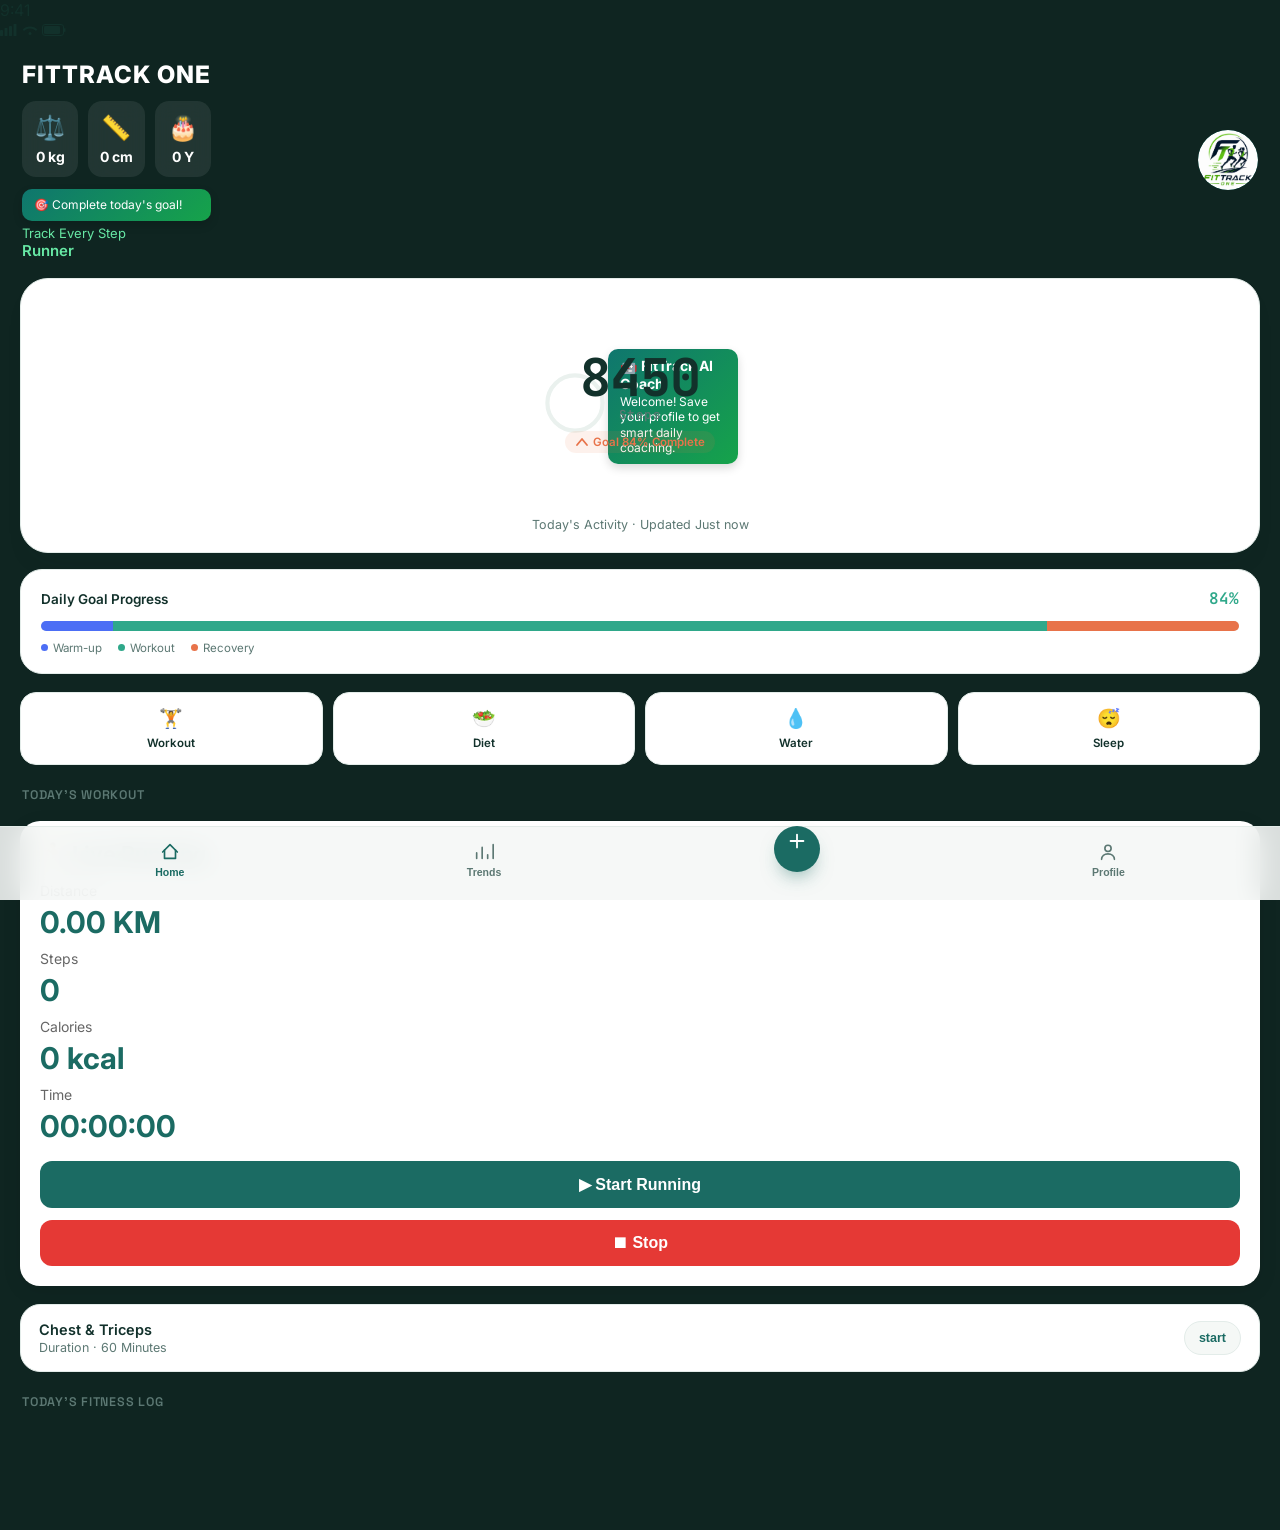
==== commit 5285ea12: "Add FitTrack AI Coach section to index.html Added a new coach card with AI coaching message." ====
--- a/index.html
+++ b/index.html
@@ -66,6 +66,13 @@
               Goal 84% Complete
             </span>
           </div>
+              <div class="coach-card" id="coachCard">
+    <h3>🤖 FitTrack AI Coach</h3>
+
+    <p id="coachMessage">
+        Welcome! Save your profile to get smart daily coaching.
+    </p>
+              </div>
         </div>
         <p class="reading-meta">Today's Activity · Updated <span id="readingAge">Just now</span></p>
       </div>
--- a/style.css
+++ b/style.css
@@ -795,3 +795,29 @@
     line-height:1.3;
     box-shadow:0 4px 10px rgba(0,0,0,.15);
 }
+.user-summary{
+    display:flex;
+    justify-content:space-between;
+    gap:10px;
+    margin:12px 0;
+}
+
+.summary-box{
+    flex:1;
+    background:#ffffff15;
+    backdrop-filter:blur(10px);
+    border-radius:14px;
+    text-align:center;
+    padding:12px 8px;
+    color:white;
+}
+
+.summary-box span{
+    font-size:24px;
+}
+
+.summary-box p{
+    margin-top:6px;
+    font-size:14px;
+    font-weight:bold;
+}
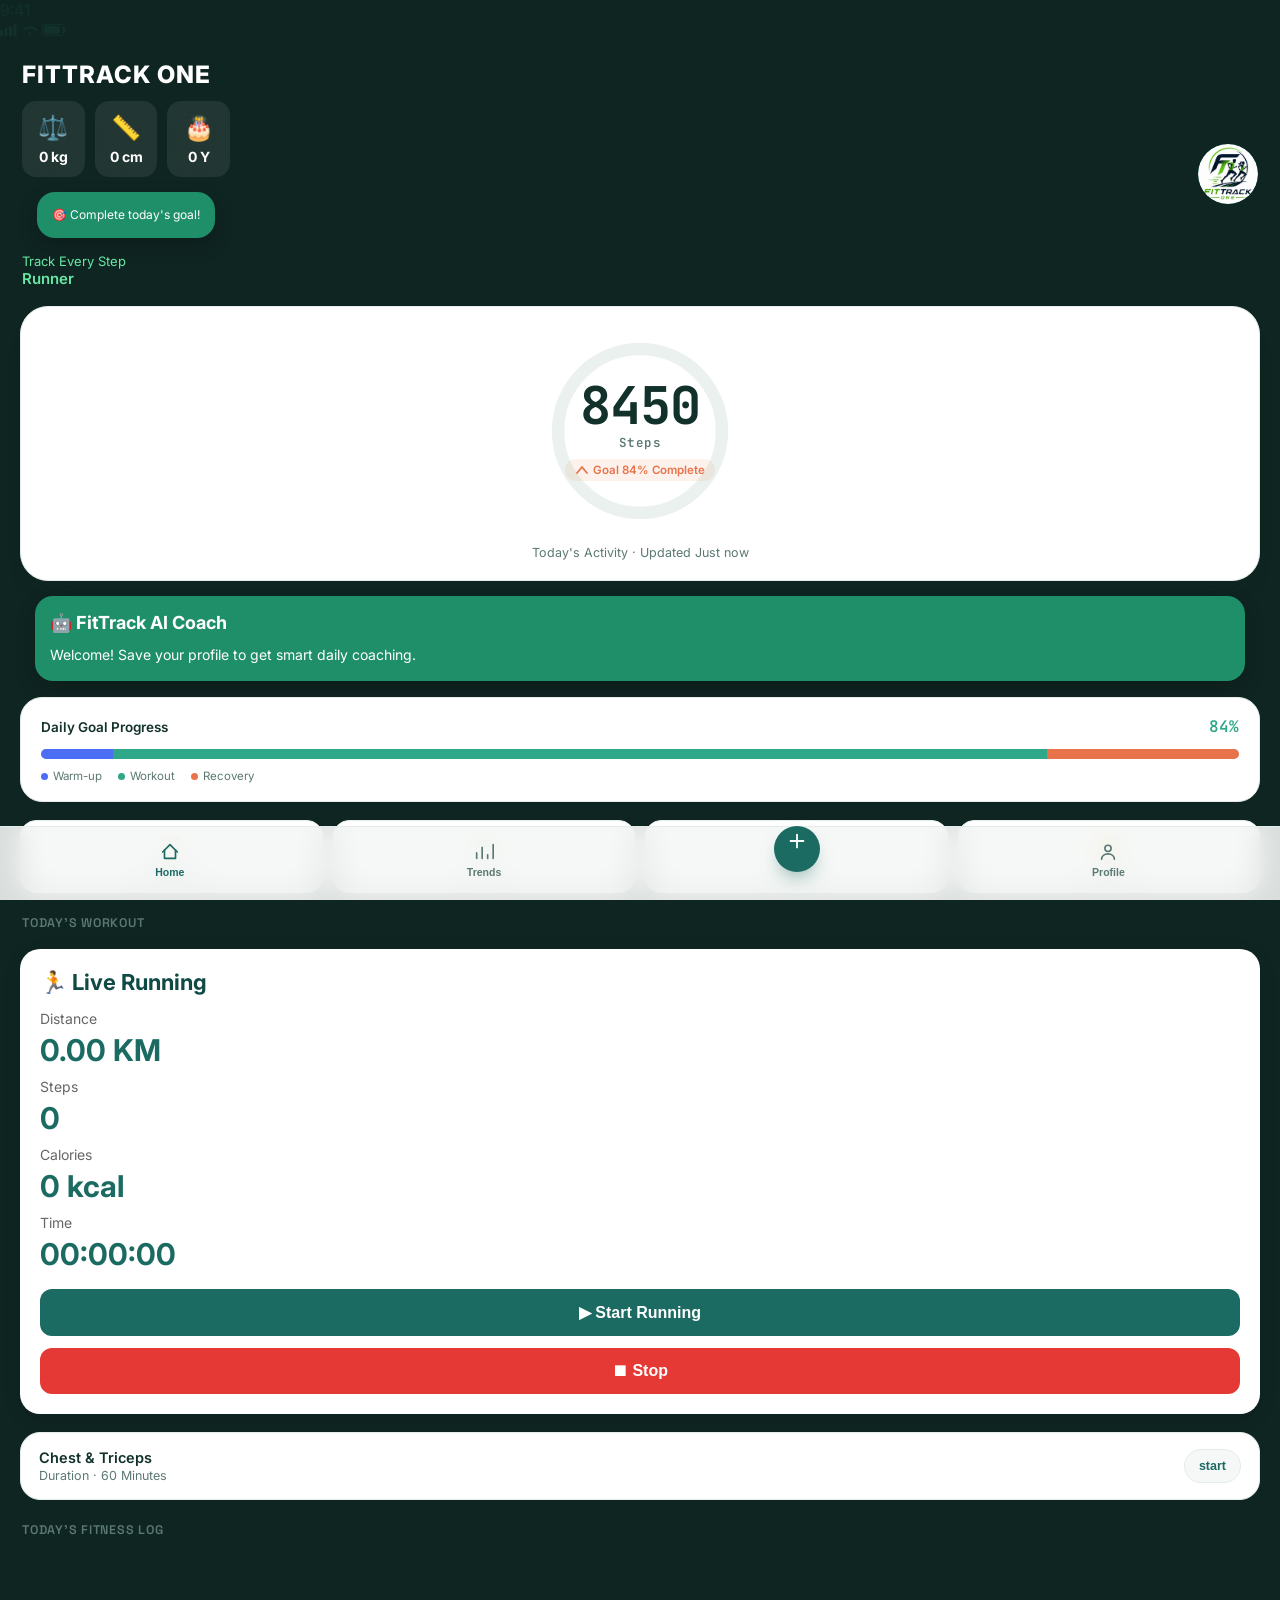
==== commit e65226a1: "Update index.html" ====
--- a/index.html
+++ b/index.html
@@ -66,17 +66,17 @@
               Goal 84% Complete
             </span>
           </div>
-              <div class="coach-card" id="coachCard">
+              
+        </div>
+        <p class="reading-meta">Today's Activity · Updated <span id="readingAge">Just now</span></p>
+      </div>
+<div class="coach-card" id="coachCard">
     <h3>🤖 FitTrack AI Coach</h3>
 
     <p id="coachMessage">
         Welcome! Save your profile to get smart daily coaching.
     </p>
-              </div>
-        </div>
-        <p class="reading-meta">Today's Activity · Updated <span id="readingAge">Just now</span></p>
-      </div>
-
+</div>
       <div class="tir-card">
         <div class="tir-head">
           <span>Daily Goal Progress</span>
--- a/style.css
+++ b/style.css
@@ -821,3 +821,22 @@
     font-size:14px;
     font-weight:bold;
 }
+.coach-card{
+    background:#1f8f6a;
+    color:white;
+    padding:15px;
+    margin:15px;
+    border-radius:18px;
+    box-shadow:0 8px 20px rgba(0,0,0,.2);
+}
+
+.coach-card h3{
+    margin:0 0 10px;
+    font-size:18px;
+}
+
+.coach-card p{
+    margin:0;
+    line-height:1.6;
+    font-size:14px;
+}
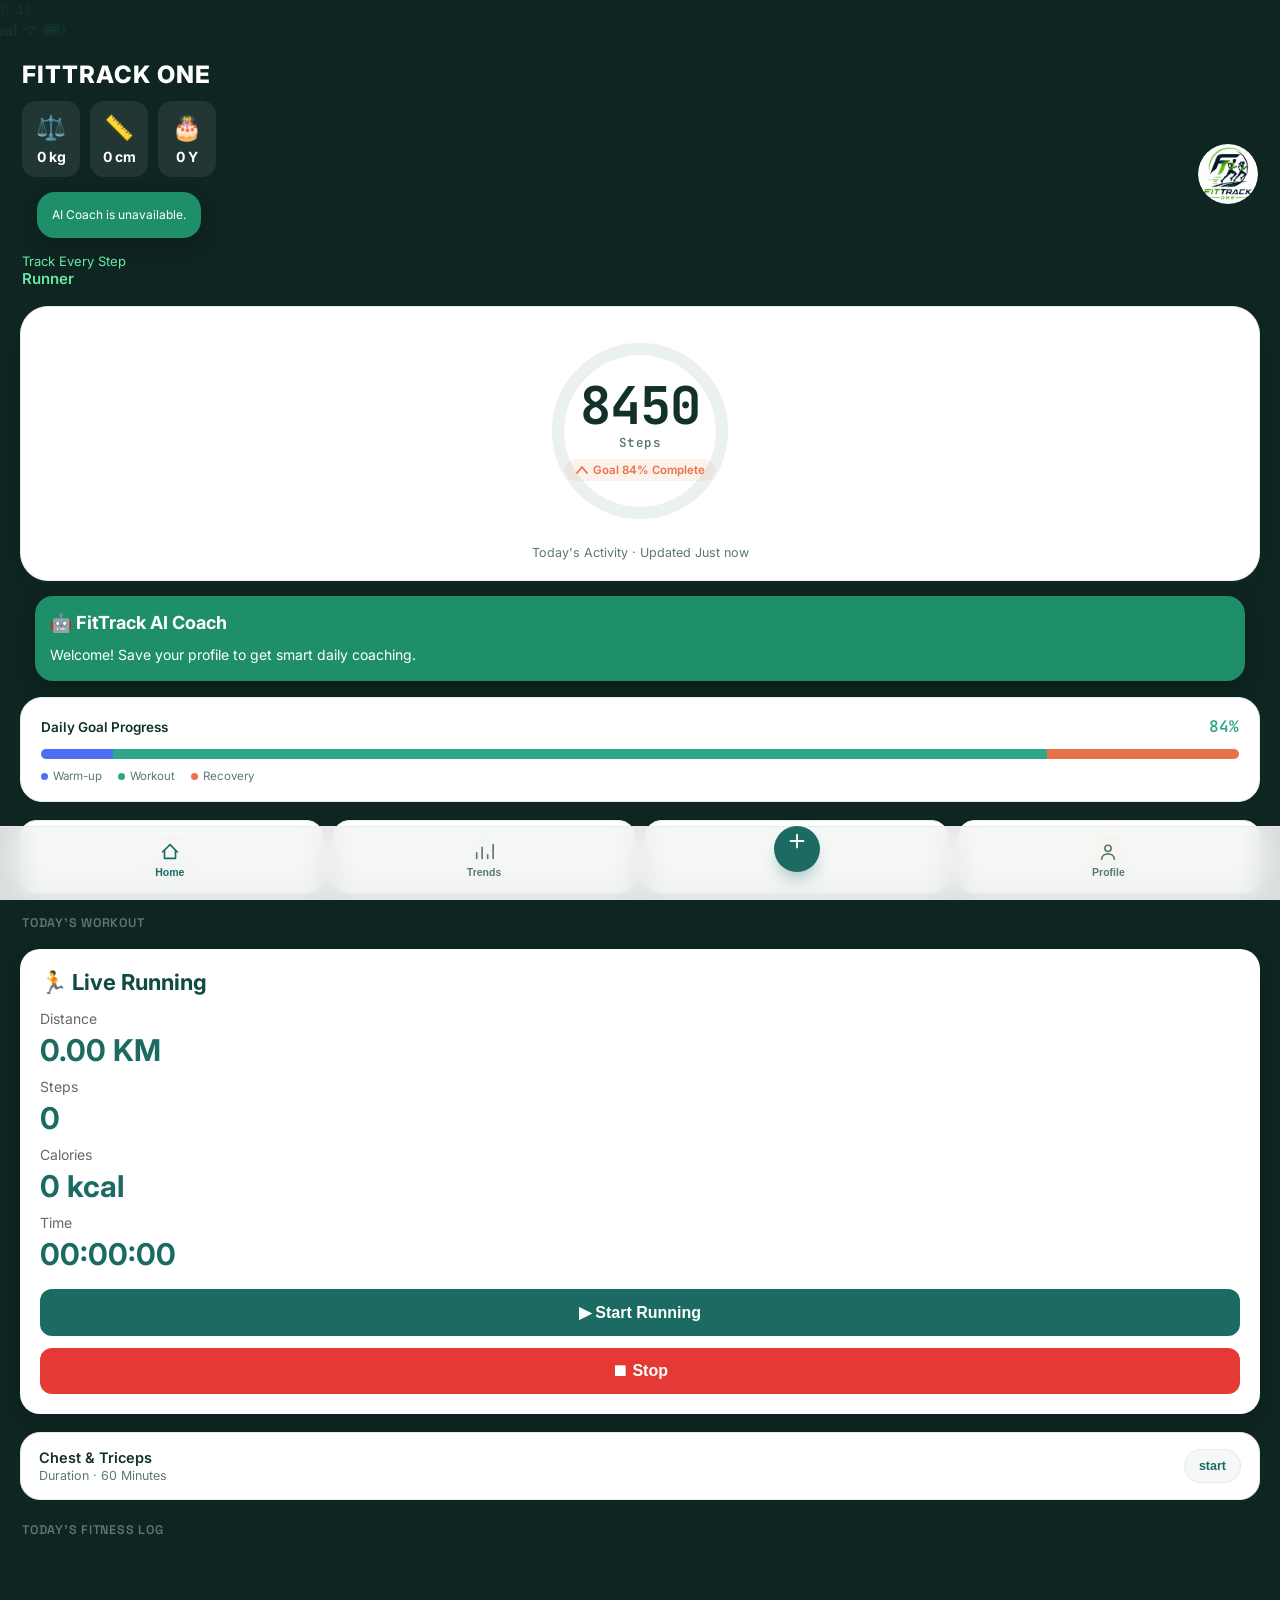
==== commit f32a53fe: "Add ai.js script to index.html" ====
--- a/index.html
+++ b/index.html
@@ -375,5 +375,6 @@
       <script src="profile.js"></script>
       <script src="reminder.js"></script>
       <script src="history.js"></script>
+      <script src="ai.js"></script>
 </body>
 </html>
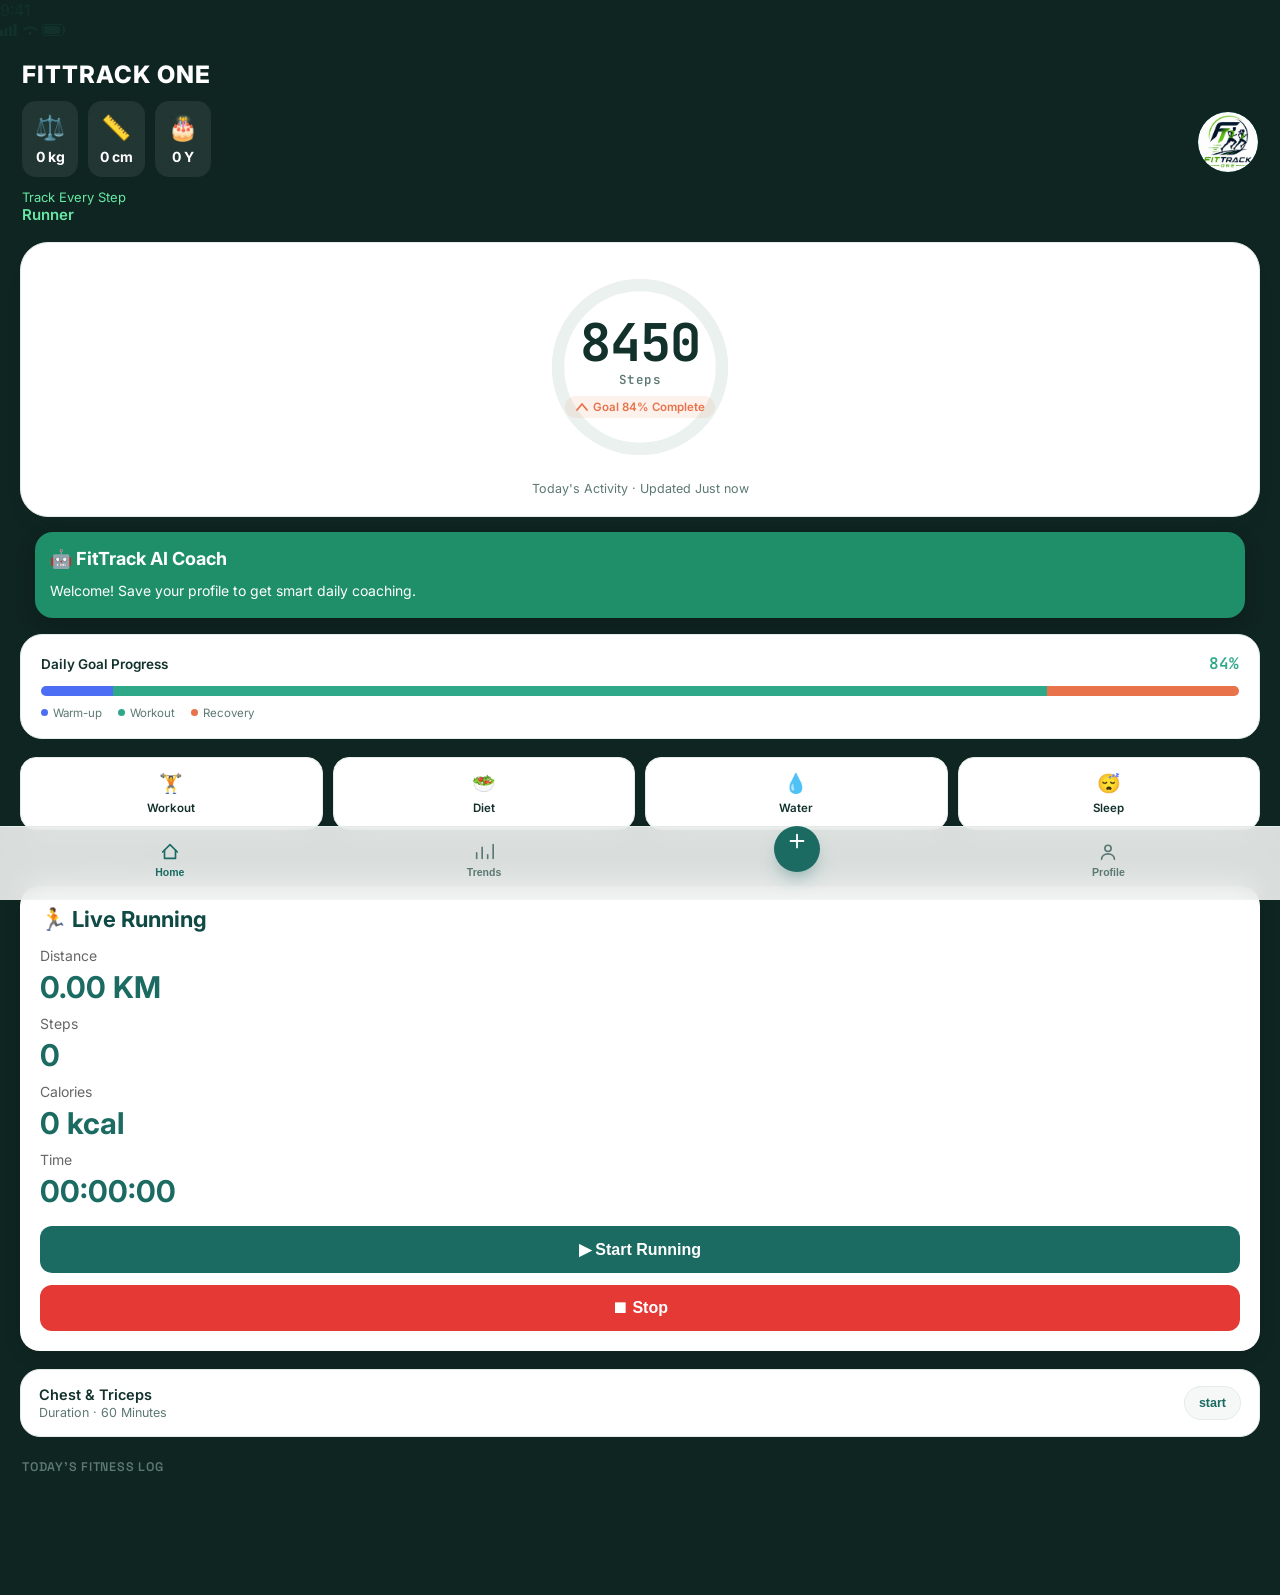
==== commit 4d402fe1: "Remove coach card from index.html" ====
--- a/index.html
+++ b/index.html
@@ -39,9 +39,7 @@
     </div>
 
               </div>
-              <div class="coach-card" id="coachCard">
-    🎯 Complete today's goal!
-              </div>
+              
 <p class="app-subtitle">Track Every Step</p>
               <p id="homeUserName" style="color:#67e8a5;font-size:15px;font-weight:600;">
 Runner
